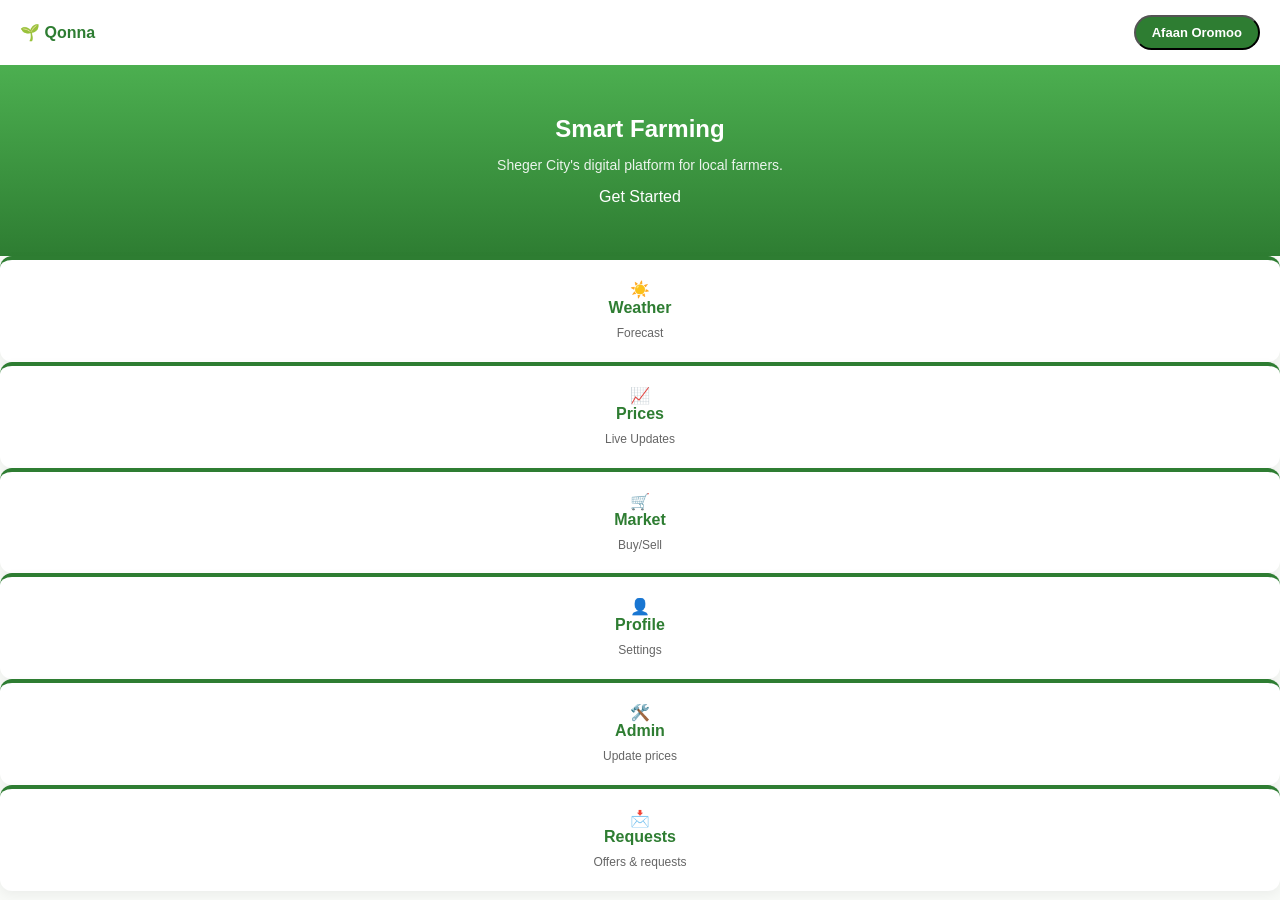
==== index.html @ 3ac58736 "Update index.html" ====
<!DOCTYPE html>
<html lang="en">
<head>
    <meta charset="UTF-8">
    <meta name="viewport" content="width=device-width, initial-scale=1.0">
    <title>Qonna Dijitaalawaa Shaggar</title>
    <link rel="stylesheet" href="style.css">
</head>
<body>

    <nav class="navbar">
        <div class="nav-brand">🌱 Qonna</div>
        <button id="langBtn" class="btn-dash">🌐</button>
    </nav>

    <header class="hero-section">
        <h1 data-en="Smart Farming" data-om="Qonna Dijitaalawaa">Smart Farming</h1>
        <p data-en="Sheger City's digital platform for local farmers." data-om="Platformii dijitaalaa qotee bulaa Shaggar.">Sheger City's digital platform for local farmers.</p>
        <a href="register.html" class="btn-primary" data-en="Get Started" data-om="Jalqabi">Get Started</a>
    </header>

    <div class="dashboard-grid">
        <a href="weather.html" class="menu-card">
            <div class="icon-box">☀️</div>
            <h3 data-en="Weather" data-om="Qilleensa">Weather</h3>
            <p data-en="Forecast" data-om="Raaga">Forecast</p>
        </a>

        <a href="market-prices.html" class="menu-card">
            <div class="icon-box">📈</div>
            <h3 data-en="Prices" data-om="Gatii">Prices</h3>
            <p data-en="Live Updates" data-om="Oduu Gabaa">Live Updates</p>
        </a>

        <a href="listings.html" class="menu-card">
            <div class="icon-box">🛒</div>
            <h3 data-en="Market" data-om="Gabaa">Market</h3>
            <p data-en="Buy/Sell" data-om="Bituu/Gurguruu">Buy/Sell</p>
        </a>

        <a href="marketplace.html" class="menu-card">
            <div class="icon-box">👤</div>
            <h3 data-en="Profile" data-om="Fayyadamaa">Profile</h3>
            <p data-en="Settings" data-om="Qindii">Settings</p>
        </a>
                <a href="admin-prices.html" class="menu-card">
            <div class="icon-box">🛠️</div>
            <h3 data-en="Admin" data-om="Bulchiinsa">Admin</h3>
            <p data-en="Update prices" data-om="Gatii haaromsi">Update prices</p>
                </a>
                <a href="offers.html" class="menu-card">
            <div class="icon-box">📩</div>
            <h3 data-en="Requests" data-om="Gaaffiiwwan">Requests</h3>
            <p data-en="Offers & requests" data-om="Gaaffii fi ergama">Offers & requests</p>
                </a>
    </div>

    <script src="script.js"></script>
</body>
</html>
---- style.css ----
/* ==========================================================================
   GLOBAL STYLE RESETS
   ========================================================================== */
body { 
    margin: 0; 
    font-family: -apple-system, BlinkMacSystemFont, "Segoe UI", Roboto, sans-serif; 
    background-color: #F8FAF7;
    color: #333;
}

a {
    text-decoration: none;
    color: inherit;
}

/* ==========================================================================
   HOMEPAGE & DASHBOARD STYLES (Fixes 24583.jpg)
   ========================================================================== */
.navbar {
    display: flex;
    justify-content: space-between;
    align-items: center;
    padding: 15px 20px;
    background: white;
    box-shadow: 0 2px 8px rgba(0,0,0,0.04);
}

.nav-brand {
    font-weight: bold;
    color: #2E7D32;
    font-size: 16px;
}

.btn-dash {
    background: #2E7D32;
    color: white;
    padding: 8px 16px;
    border-radius: 20px;
    font-size: 13px;
    font-weight: bold;
}

.hero-section {
    background: linear-gradient(180deg, #4CAF50, #2E7D32);
    color: white;
    padding: 50px 20px;
    text-align: center;
    display: flex;
    flex-direction: column;
    align-items: center;
    gap: 12px;
}

.hero-section h1 {
    margin: 0;
    font-size: 24px;
    font-weight: bold;
}

.hero-section p {
    margin: 0;
    font-size: 14px;
    max-width: 300px;
    line-height: 1.5;
    opacity: 0.9;
}

.btn-get-started {
    background: white;
    color: #2E7D32;
    padding: 12px 30px;
    border-radius: 25px;
    font-weight: bold;
    font-size: 14px;
    margin-top: 10px;
    box-shadow: 0 4px 10px rgba(0,0,0,0.1);
    display: inline-block;
}

/* Mobile Friendly Grid Layout for Cards */
.cards-container {
    display: grid;
    grid-template-columns: repeat(auto-fit, minmax(140px, 1fr));
    gap: 16px;
    padding: 24px;
    max-width: 500px;
    margin: 0 auto;
}

.menu-card {
    background: white;
    border-top: 4px solid #2E7D32;
    border-radius: 12px;
    padding: 20px 15px;
    text-align: center;
    box-shadow: 0 4px 12px rgba(0,0,0,0.05);
    display: block;
}

.menu-card h3 {
    margin: 0 0 8px 0;
    font-size: 16px;
    color: #2E7D32;
}

.menu-card p {
    margin: 0;
    font-size: 12px;
    color: #666;
    line-height: 1.4;
}

/* ==========================================================================
   REGISTRATION PAGE & INPUT STYLES
   ========================================================================== */
.lang-container {
    text-align: right; 
    padding: 15px 20px 0 0;
}

.btn-lang {
    background: #2E7D32;
    color: white;
    border: none;
    padding: 8px 16px;
    border-radius: 20px;
    font-size: 14px;
    font-weight: bold;
    cursor: pointer;
}

.container {
    max-width: 450px;
    margin: 10px auto;
    padding: 20px;
    text-align: center;
}

h2 {
    color: #2E7D32;
    margin-bottom: 25px;
}

form {
    display: flex;
    flex-direction: column;
    gap: 16px;
    text-align: left;
}

input[type="text"],
input[type="password"],
input[type="number"],
.dropdown {
    width: 100%;
    padding: 14px;
    border: 1px solid #DCE2DC;
    border-radius: 10px;
    font-size: 16px;
    background-color: white;
    box-sizing: border-box;
}

input:focus, .dropdown:focus {
    outline: none;
    border-color: #2E7D32;
    box-shadow: 0 0 0 3px rgba(46, 125, 50, 0.15);
}

.file-upload-wrapper {
    border: 2px dashed #B2C8B2;
    border-radius: 10px;
    padding: 15px;
    background: #FFF;
    text-align: center;
    box-sizing: border-box;
}

.file-upload-wrapper label {
    display: block;
    font-size: 14px;
    color: #4E6E4E;
    font-weight: 500;
    margin-bottom: 8px;
    cursor: pointer;
}

.message-box {
    font-size: 14px;
    padding: 14px;
    border-radius: 10px;
    display: none; 
    line-height: 1.5;
}

.message-box.error {
    background-color: #FDF2F2;
    color: #D32F2F;
    border: 1px solid #FDE8E8;
}

.message-box.info {
    background-color: #E8F5E9;
    color: #2E7D32;
    border: 1px solid #C8E6C9;
}

#submitBtn {
    width: 100%;
    padding: 15px;
    background: #2E7D32;
    color: white;
    border: none;
    border-radius: 10px;
    font-size: 16px;
    font-weight: bold;
    cursor: pointer;
}
.form-footer {
    text-align: center;
    margin-top: 20px;
    font-size: 14px;
    color: #555;
}

.form-footer a {
    color: #2e7d32; /* Matches a green farming theme */
    text-shadow: none;
    text-decoration: none;
    font-weight: bold;
    transition: color 0.2s ease;
}

.form-footer a:hover {
    color: #1b5e20;
    text-decoration: underline;
}
.message-box.success {
    background-color: #E8F5E9;
    color: #2E7D32;
    border: 1px solid #C8E6C9;
}
#submitBtn:disabled { opacity: .6; cursor: wait; }
textarea.dropdown { font-family: inherit; resize: vertical; min-height: 70px; }

/* ===== Marketplace listings ===== */
.wide { max-width: 720px; }
.filters {
    display: grid;
    grid-template-columns: repeat(auto-fit, minmax(150px, 1fr));
    gap: 10px;
    margin-bottom: 18px;
    text-align: left;
}
.filters label { font-size: 14px; display: flex; align-items: center; gap: 6px; }
.listing-card {
    background: white;
    border-radius: 12px;
    padding: 16px;
    margin-bottom: 14px;
    text-align: left;
    box-shadow: 0 3px 10px rgba(0,0,0,.06);
    border-left: 4px solid #2E7D32;
}
.listing-card h3 { margin: 8px 0 4px; font-size: 18px; color: #1b5e20; }
.listing-card .price { font-weight: bold; margin: 0 0 6px; }
.listing-card .desc { margin: 0 0 8px; color: #555; font-size: 14px; }
.listing-card .meta { margin: 2px 0; font-size: 13px; color: #666; }
.listing-card .meta a { color: #1565c0; }
.listing-top { display: flex; justify-content: space-between; align-items: center; }
.tag { font-size: 11px; font-weight: bold; padding: 3px 8px; border-radius: 10px; color: white; }
.tag.sell { background: #2E7D32; }
.tag.buy { background: #1565c0; }
.cat { font-size: 12px; color: #777; }
.del-btn { margin-top: 10px; background: #c62828; color: white; border: none; border-radius: 8px; padding: 8px 14px; cursor: pointer; }
.empty { color: #777; padding: 30px 0; }
.top-links { display: flex; gap: 8px; }

/* Listing cards: clearer layout */
.listing-card { padding: 16px; margin-bottom: 14px; }
.listing-card h3 { margin: 6px 0 4px; font-size: 18px; }
.listing-card .price { margin: 4px 0 8px; font-size: 17px; }
.listing-card .meta { margin: 4px 0; font-size: 13px; color: #555; line-height: 1.5; }
.listing-card .desc { margin: 6px 0; font-size: 14px; color: #444; }
a[href^="listing.html"] {
    display: inline-block;
    margin: 10px 0 6px;
    padding: 8px 14px;
    background: #2E7D32;
    color: white !important;
    border-radius: 8px;
    text-decoration: none;
    font-weight: bold;
    font-size: 14px;
}
/* Card: name and price only, button below price */
.listing-card { display: flex; flex-direction: column; }
.listing-card .desc,
.listing-card .meta:not(:has(a[href^="listing.html"])) { display: none; }
.listing-card .meta:has(a[href^="listing.html"]) { order: 1; }
.listing-card .del-btn { order: 2; }
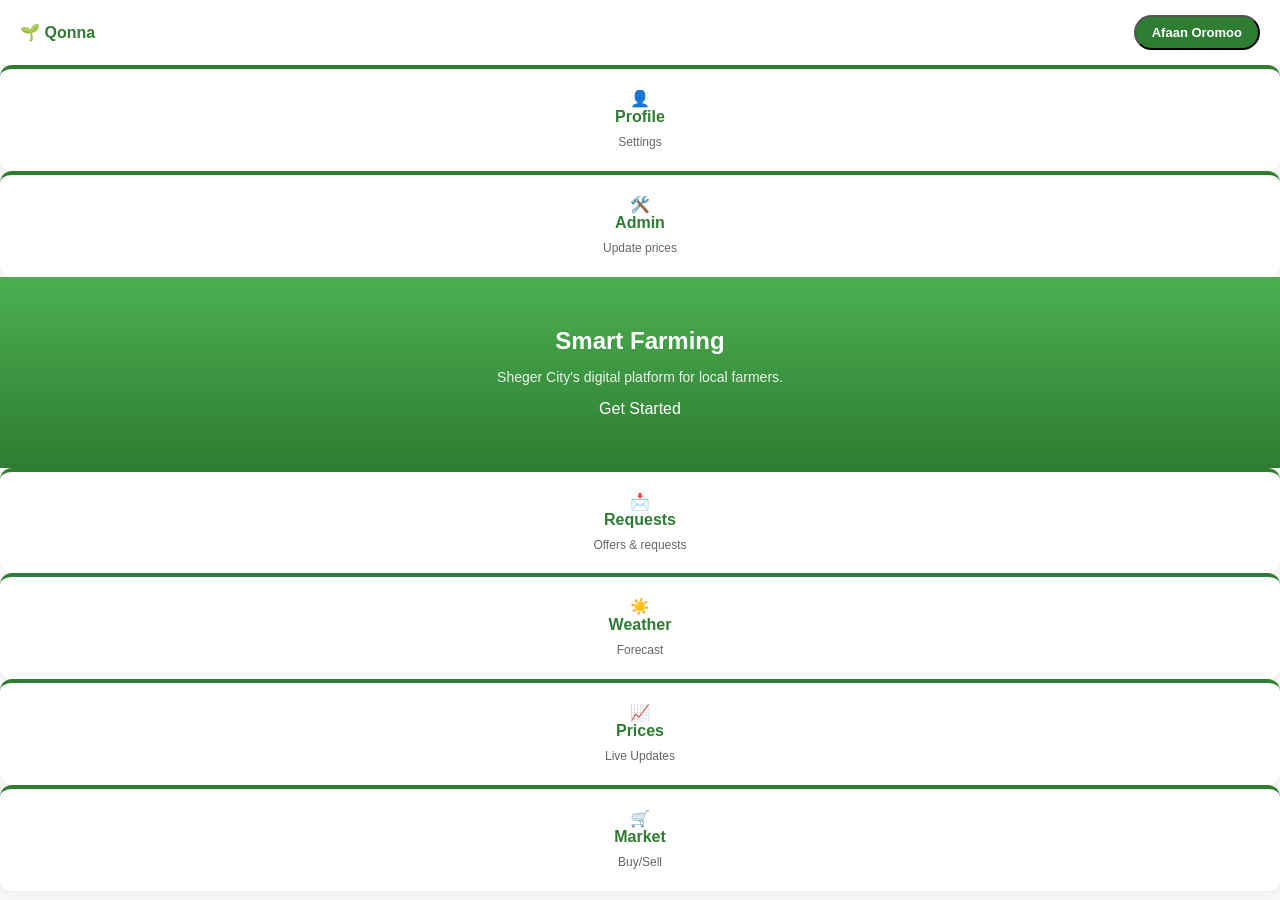
==== commit 5f463254: "Update index.html" ====
--- a/index.html
+++ b/index.html
@@ -13,11 +13,33 @@
         <button id="langBtn" class="btn-dash">🌐</button>
     </nav>
 
+    <div class="dashboard-grid">
+        <a href="marketplace.html" class="menu-card">
+            <div class="icon-box">👤</div>
+            <h3 data-en="Profile" data-om="Fayyadamaa">Profile</h3>
+            <p data-en="Settings" data-om="Sirreeffama">Settings</p>
+        </a>
+
+        <a href="admin-prices.html" class="menu-card">
+            <div class="icon-box">🛠️</div>
+            <h3 data-en="Admin" data-om="Bulchiinsa">Admin</h3>
+            <p data-en="Update prices" data-om="Gatii haaromsi">Update prices</p>
+        </a>
+    </div>
+
     <header class="hero-section">
         <h1 data-en="Smart Farming" data-om="Qonna Dijitaalawaa">Smart Farming</h1>
         <p data-en="Sheger City's digital platform for local farmers." data-om="Platformii dijitaalaa qotee bulaa Shaggar.">Sheger City's digital platform for local farmers.</p>
         <a href="register.html" class="btn-primary" data-en="Get Started" data-om="Jalqabi">Get Started</a>
     </header>
+
+    <div class="dashboard-grid" style="grid-template-columns: 1fr; justify-items: start;">
+        <a href="offers.html" class="menu-card">
+            <div class="icon-box">📩</div>
+            <h3 data-en="Requests" data-om="Gaaffiiwwan">Requests</h3>
+            <p data-en="Offers & requests" data-om="Gaaffii fi ergama">Offers & requests</p>
+        </a>
+    </div>
 
     <div class="dashboard-grid">
         <a href="weather.html" class="menu-card">
@@ -37,22 +59,6 @@
             <h3 data-en="Market" data-om="Gabaa">Market</h3>
             <p data-en="Buy/Sell" data-om="Bituu/Gurguruu">Buy/Sell</p>
         </a>
-
-        <a href="marketplace.html" class="menu-card">
-            <div class="icon-box">👤</div>
-            <h3 data-en="Profile" data-om="Fayyadamaa">Profile</h3>
-            <p data-en="Settings" data-om="Qindii">Settings</p>
-        </a>
-                <a href="admin-prices.html" class="menu-card">
-            <div class="icon-box">🛠️</div>
-            <h3 data-en="Admin" data-om="Bulchiinsa">Admin</h3>
-            <p data-en="Update prices" data-om="Gatii haaromsi">Update prices</p>
-                </a>
-                <a href="offers.html" class="menu-card">
-            <div class="icon-box">📩</div>
-            <h3 data-en="Requests" data-om="Gaaffiiwwan">Requests</h3>
-            <p data-en="Offers & requests" data-om="Gaaffii fi ergama">Offers & requests</p>
-                </a>
     </div>
 
     <script src="script.js"></script>
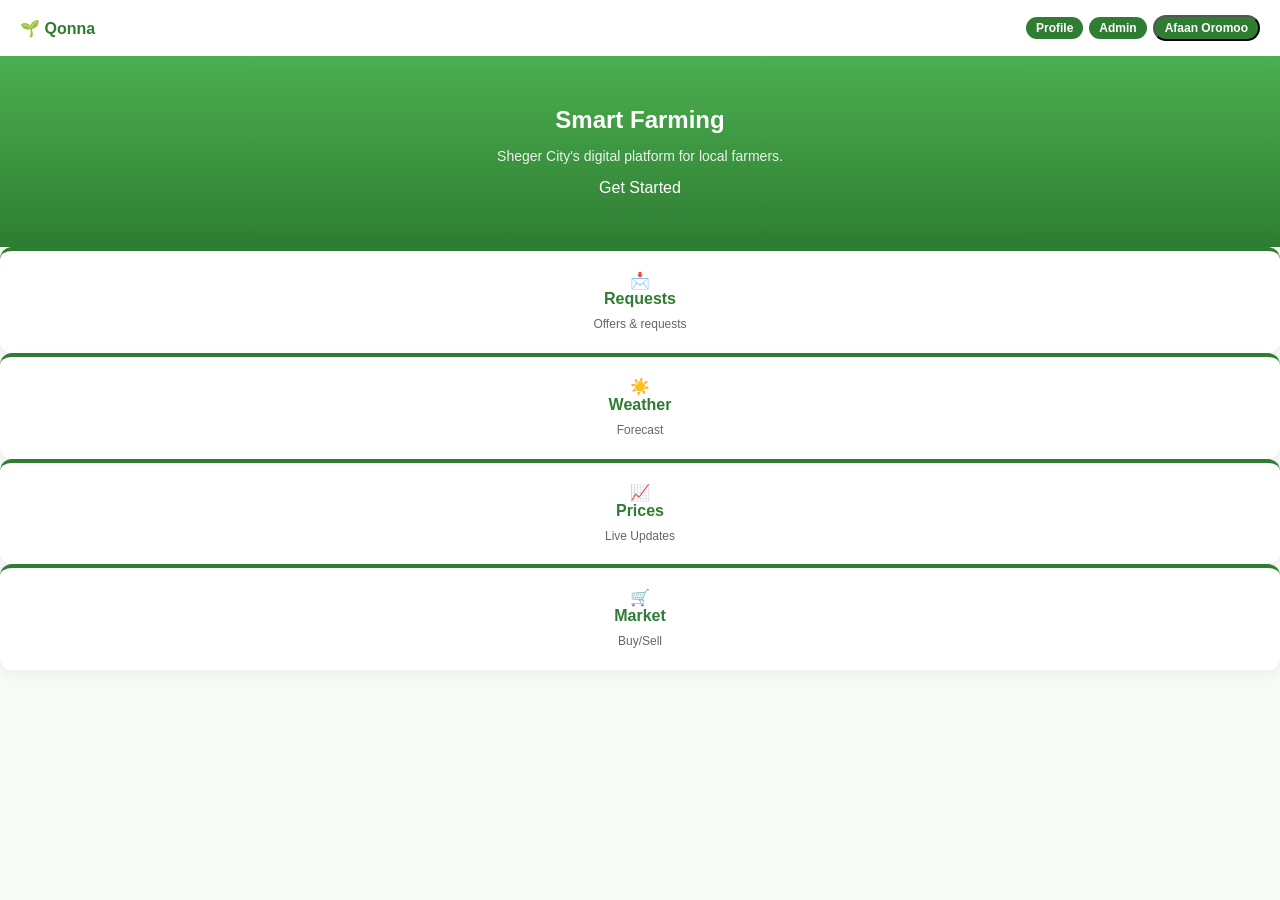
==== commit c688511e: "Refactor navigation and remove dashboard grid Removed dashboard grid section and adjusted navigation" ====
--- a/index.html
+++ b/index.html
@@ -10,22 +10,12 @@
 
     <nav class="navbar">
         <div class="nav-brand">🌱 Qonna</div>
-        <button id="langBtn" class="btn-dash">🌐</button>
+        <div style="display:flex; gap:6px; align-items:center;">
+            <a href="marketplace.html" class="btn-dash" style="font-size:12px; padding:4px 10px;">Profile</a>
+            <a href="admin-prices.html" class="btn-dash" style="font-size:12px; padding:4px 10px;" data-en="Admin" data-om="Bulchaa">Admin</a>
+            <button id="langBtn" class="btn-dash" style="font-size:12px; padding:4px 10px;">🌐</button>
+        </div>
     </nav>
-
-    <div class="dashboard-grid">
-        <a href="marketplace.html" class="menu-card">
-            <div class="icon-box">👤</div>
-            <h3 data-en="Profile" data-om="Fayyadamaa">Profile</h3>
-            <p data-en="Settings" data-om="Sirreeffama">Settings</p>
-        </a>
-
-        <a href="admin-prices.html" class="menu-card">
-            <div class="icon-box">🛠️</div>
-            <h3 data-en="Admin" data-om="Bulchiinsa">Admin</h3>
-            <p data-en="Update prices" data-om="Gatii haaromsi">Update prices</p>
-        </a>
-    </div>
 
     <header class="hero-section">
         <h1 data-en="Smart Farming" data-om="Qonna Dijitaalawaa">Smart Farming</h1>
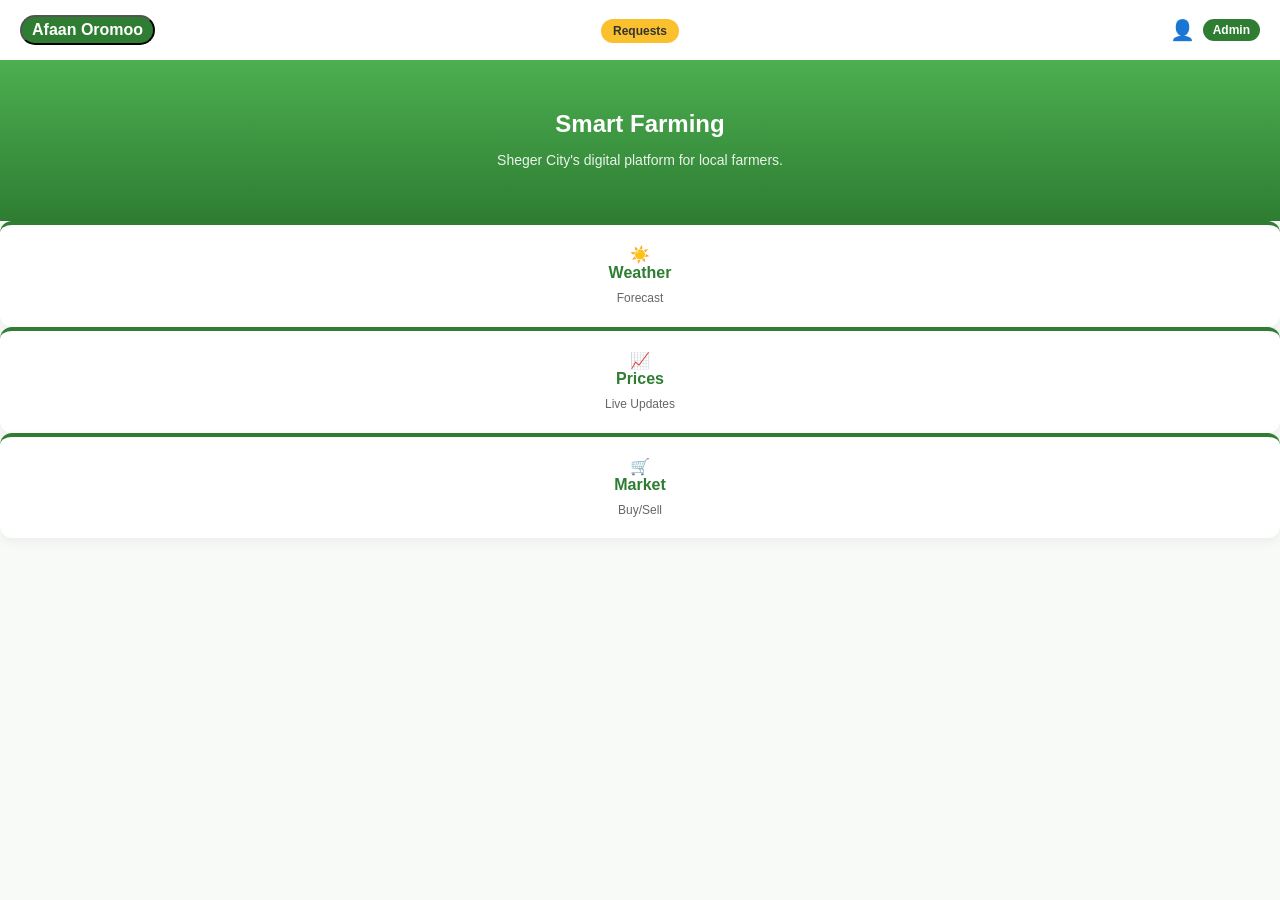
==== commit 2bd89d5f: "Refactor navbar layout and style in index.html" ====
--- a/index.html
+++ b/index.html
@@ -8,28 +8,25 @@
 </head>
 <body>
 
-    <nav class="navbar">
-        <div class="nav-brand">🌱 Qonna</div>
-        <div style="display:flex; gap:6px; align-items:center;">
-            <a href="marketplace.html" class="btn-dash" style="font-size:12px; padding:4px 10px;">Profile</a>
-            <a href="admin-prices.html" class="btn-dash" style="font-size:12px; padding:4px 10px;" data-en="Admin" data-om="Bulchaa">Admin</a>
-            <button id="langBtn" class="btn-dash" style="font-size:12px; padding:4px 10px;">🌐</button>
+    <nav class="navbar" style="display:grid; grid-template-columns:1fr auto 1fr; align-items:center; gap:6px;">
+        <div style="justify-self:start;">
+            <button id="langBtn" class="btn-dash" style="font-size:16px; padding:4px 10px;">🌐</button>
+        </div>
+        <div style="justify-self:center;">
+            <a href="offers.html" data-en="Requests" data-om="Gaaffiiwwan"
+               style="background:#FBC02D; color:#333; font-size:12px; font-weight:bold; padding:5px 12px; border-radius:20px; text-decoration:none;">Requests</a>
+        </div>
+        <div style="justify-self:end; display:flex; gap:8px; align-items:center;">
+            <a href="marketplace.html" title="Profile" style="font-size:20px; text-decoration:none;">👤</a>
+            <a href="admin-prices.html" class="btn-dash" data-en="Admin" data-om="Bulchaa"
+               style="font-size:12px; padding:4px 10px;">Admin</a>
         </div>
     </nav>
 
     <header class="hero-section">
         <h1 data-en="Smart Farming" data-om="Qonna Dijitaalawaa">Smart Farming</h1>
         <p data-en="Sheger City's digital platform for local farmers." data-om="Platformii dijitaalaa qotee bulaa Shaggar.">Sheger City's digital platform for local farmers.</p>
-        <a href="register.html" class="btn-primary" data-en="Get Started" data-om="Jalqabi">Get Started</a>
     </header>
-
-    <div class="dashboard-grid" style="grid-template-columns: 1fr; justify-items: start;">
-        <a href="offers.html" class="menu-card">
-            <div class="icon-box">📩</div>
-            <h3 data-en="Requests" data-om="Gaaffiiwwan">Requests</h3>
-            <p data-en="Offers & requests" data-om="Gaaffii fi ergama">Offers & requests</p>
-        </a>
-    </div>
 
     <div class="dashboard-grid">
         <a href="weather.html" class="menu-card">
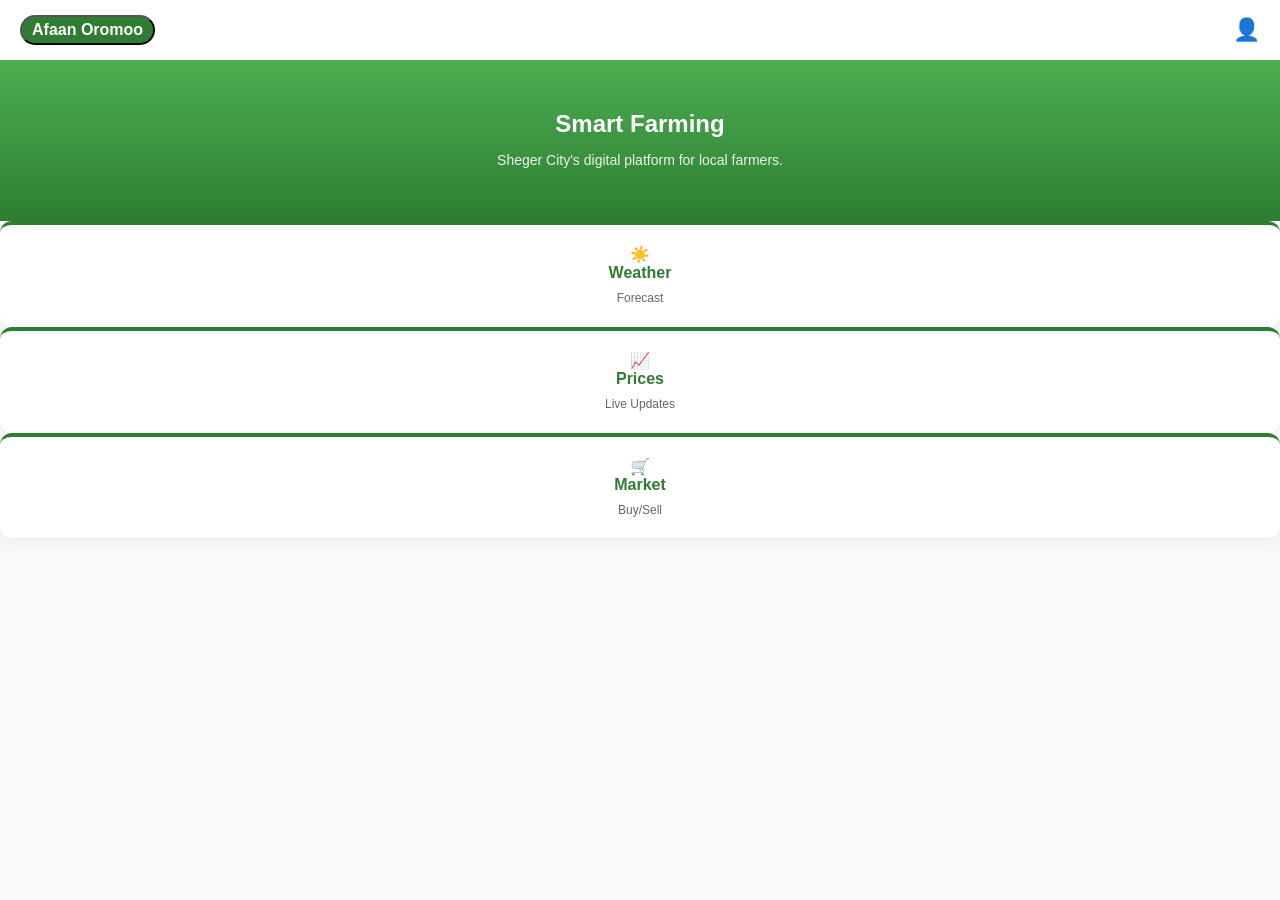
==== commit 98c489da: "Refactor navbar layout from grid to flex" ====
--- a/index.html
+++ b/index.html
@@ -8,19 +8,9 @@
 </head>
 <body>
 
-    <nav class="navbar" style="display:grid; grid-template-columns:1fr auto 1fr; align-items:center; gap:6px;">
-        <div style="justify-self:start;">
-            <button id="langBtn" class="btn-dash" style="font-size:16px; padding:4px 10px;">🌐</button>
-        </div>
-        <div style="justify-self:center;">
-            <a href="offers.html" data-en="Requests" data-om="Gaaffiiwwan"
-               style="background:#FBC02D; color:#333; font-size:12px; font-weight:bold; padding:5px 12px; border-radius:20px; text-decoration:none;">Requests</a>
-        </div>
-        <div style="justify-self:end; display:flex; gap:8px; align-items:center;">
-            <a href="marketplace.html" title="Profile" style="font-size:20px; text-decoration:none;">👤</a>
-            <a href="admin-prices.html" class="btn-dash" data-en="Admin" data-om="Bulchaa"
-               style="font-size:12px; padding:4px 10px;">Admin</a>
-        </div>
+    <nav class="navbar" style="display:flex; justify-content:space-between; align-items:center;">
+        <button id="langBtn" class="btn-dash" style="font-size:16px; padding:4px 10px;">🌐</button>
+        <a href="profile.html" title="Profile" style="font-size:22px; text-decoration:none;">👤</a>
     </nav>
 
     <header class="hero-section">
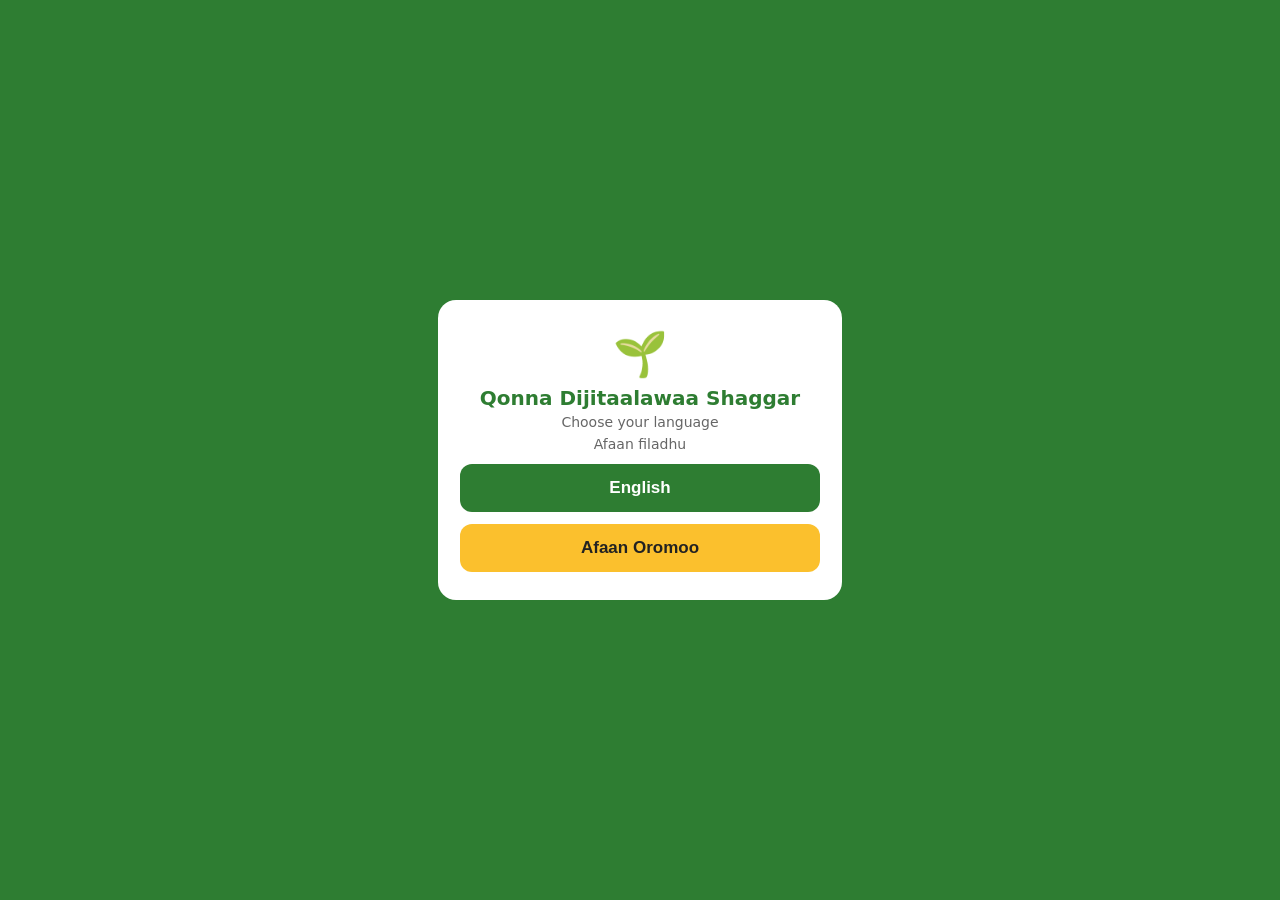
==== commit c6feaf9a: "Add script tag for lang-choice.js in index.html" ====
--- a/index.html
+++ b/index.html
@@ -5,6 +5,7 @@
     <meta name="viewport" content="width=device-width, initial-scale=1.0">
     <title>Qonna Dijitaalawaa Shaggar</title>
     <link rel="stylesheet" href="style.css">
+    <script src="lang-choice.js"></script>
 </head>
 <body>
 
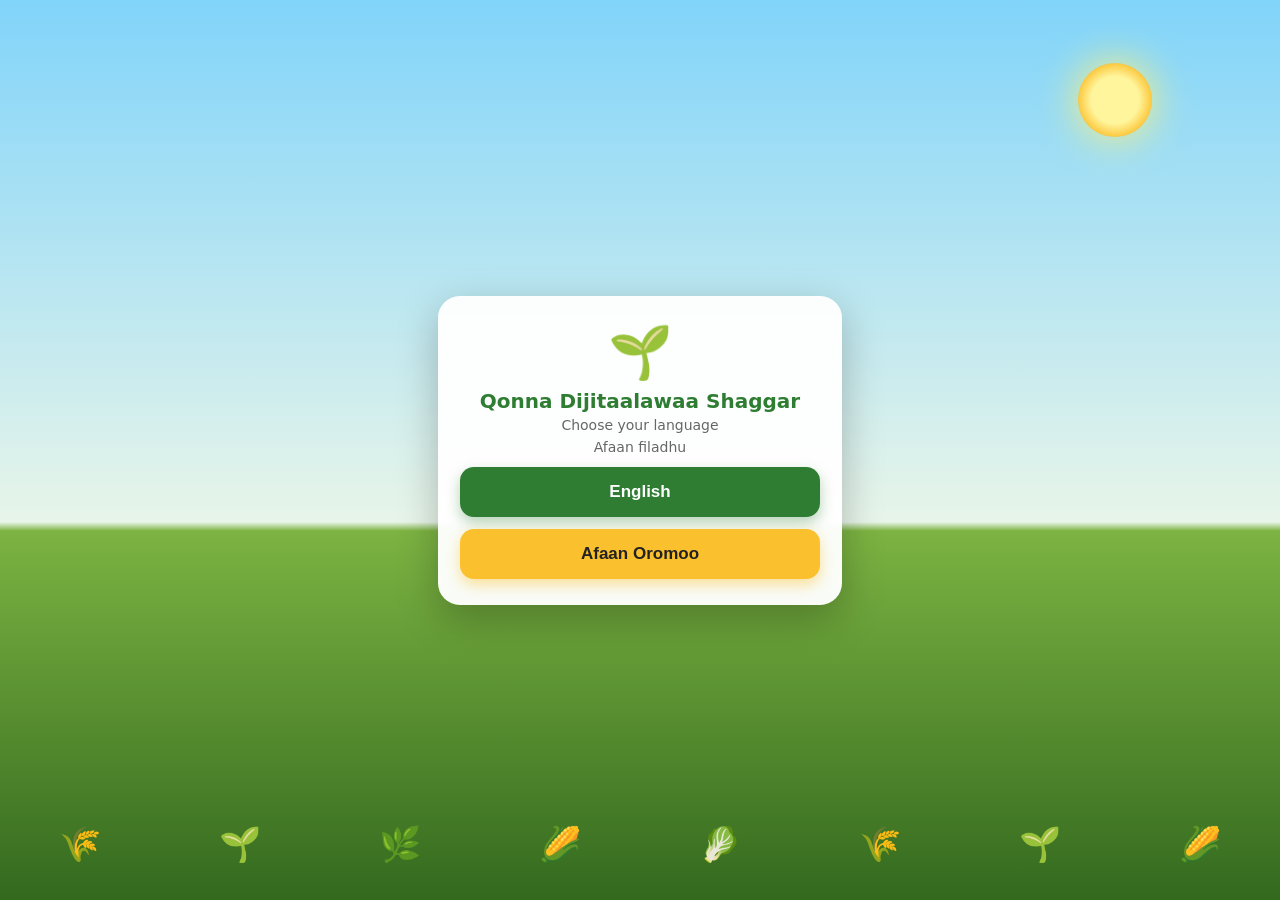
==== commit 4aba4cff: "Add auth-gate.js script to index.html" ====
--- a/index.html
+++ b/index.html
@@ -6,6 +6,7 @@
     <title>Qonna Dijitaalawaa Shaggar</title>
     <link rel="stylesheet" href="style.css">
     <script src="lang-choice.js"></script>
+    <script src="auth-gate.js"></script>
 </head>
 <body>
 
